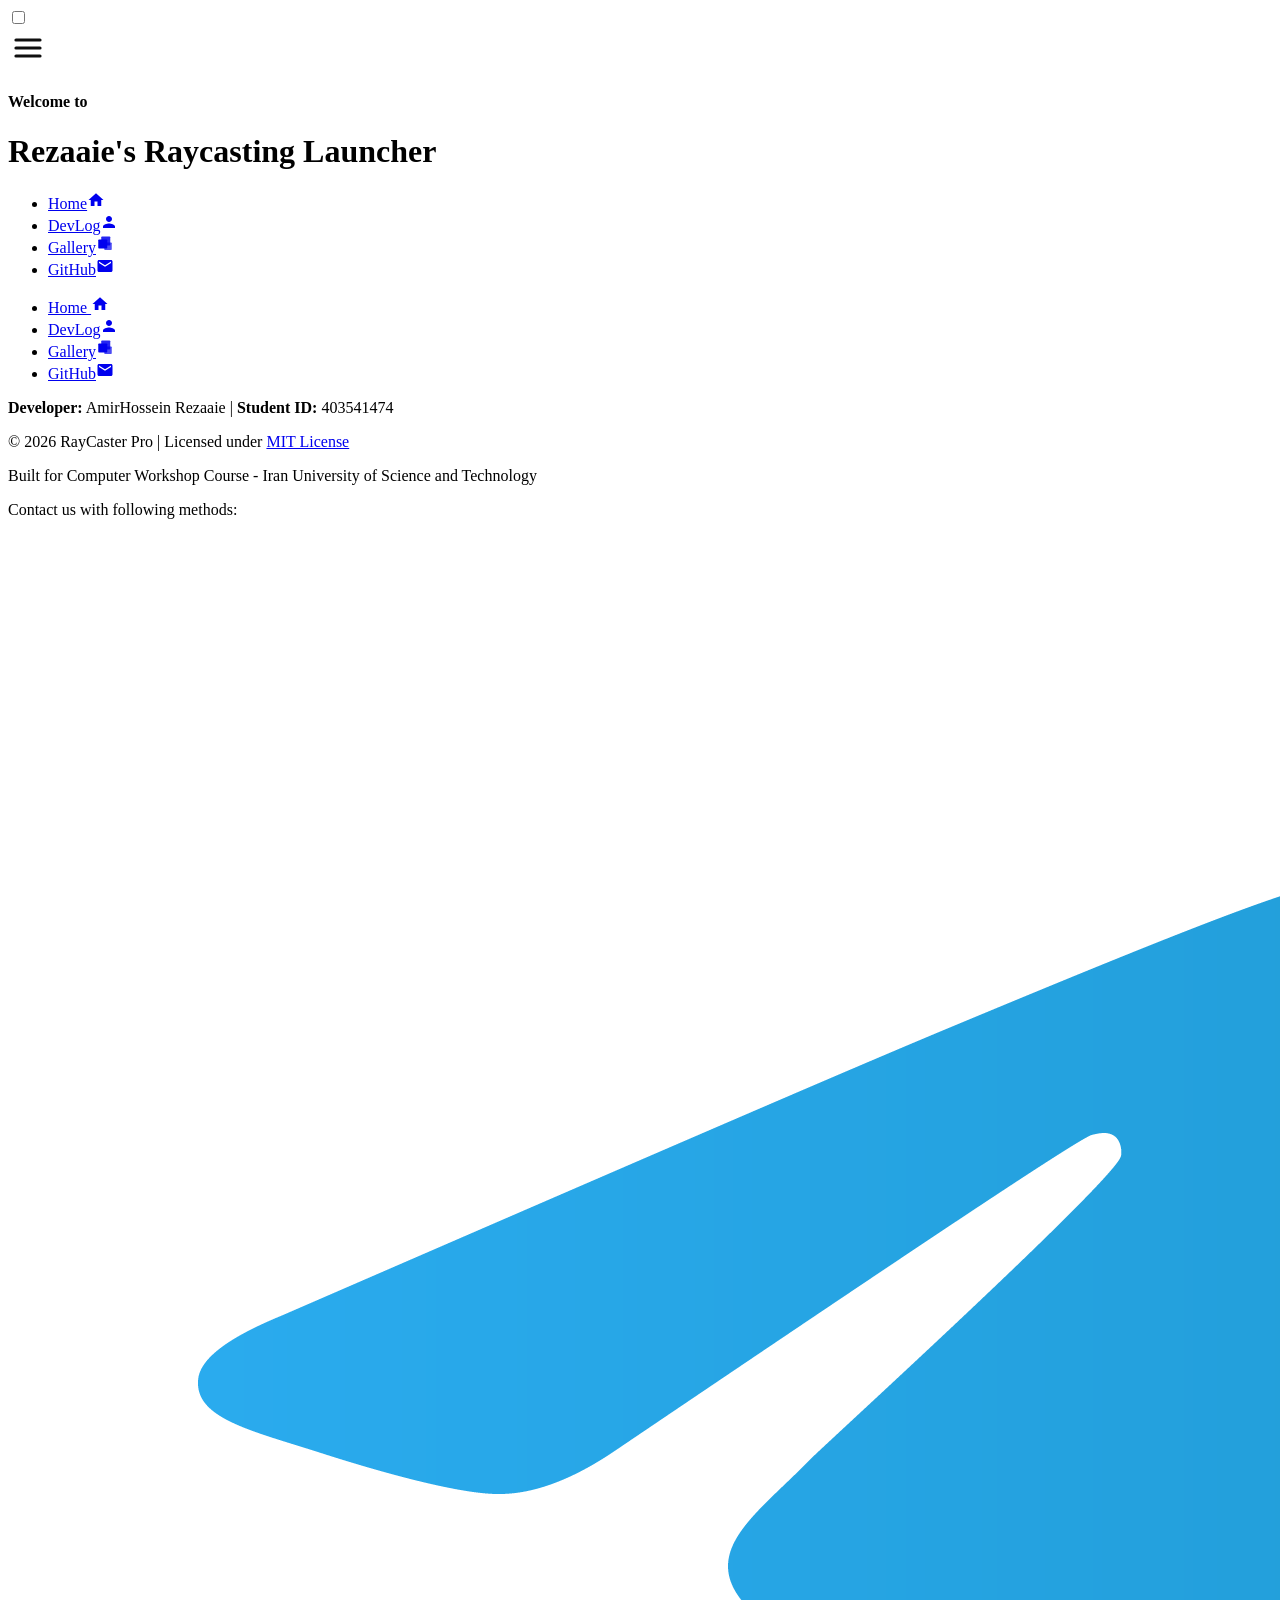
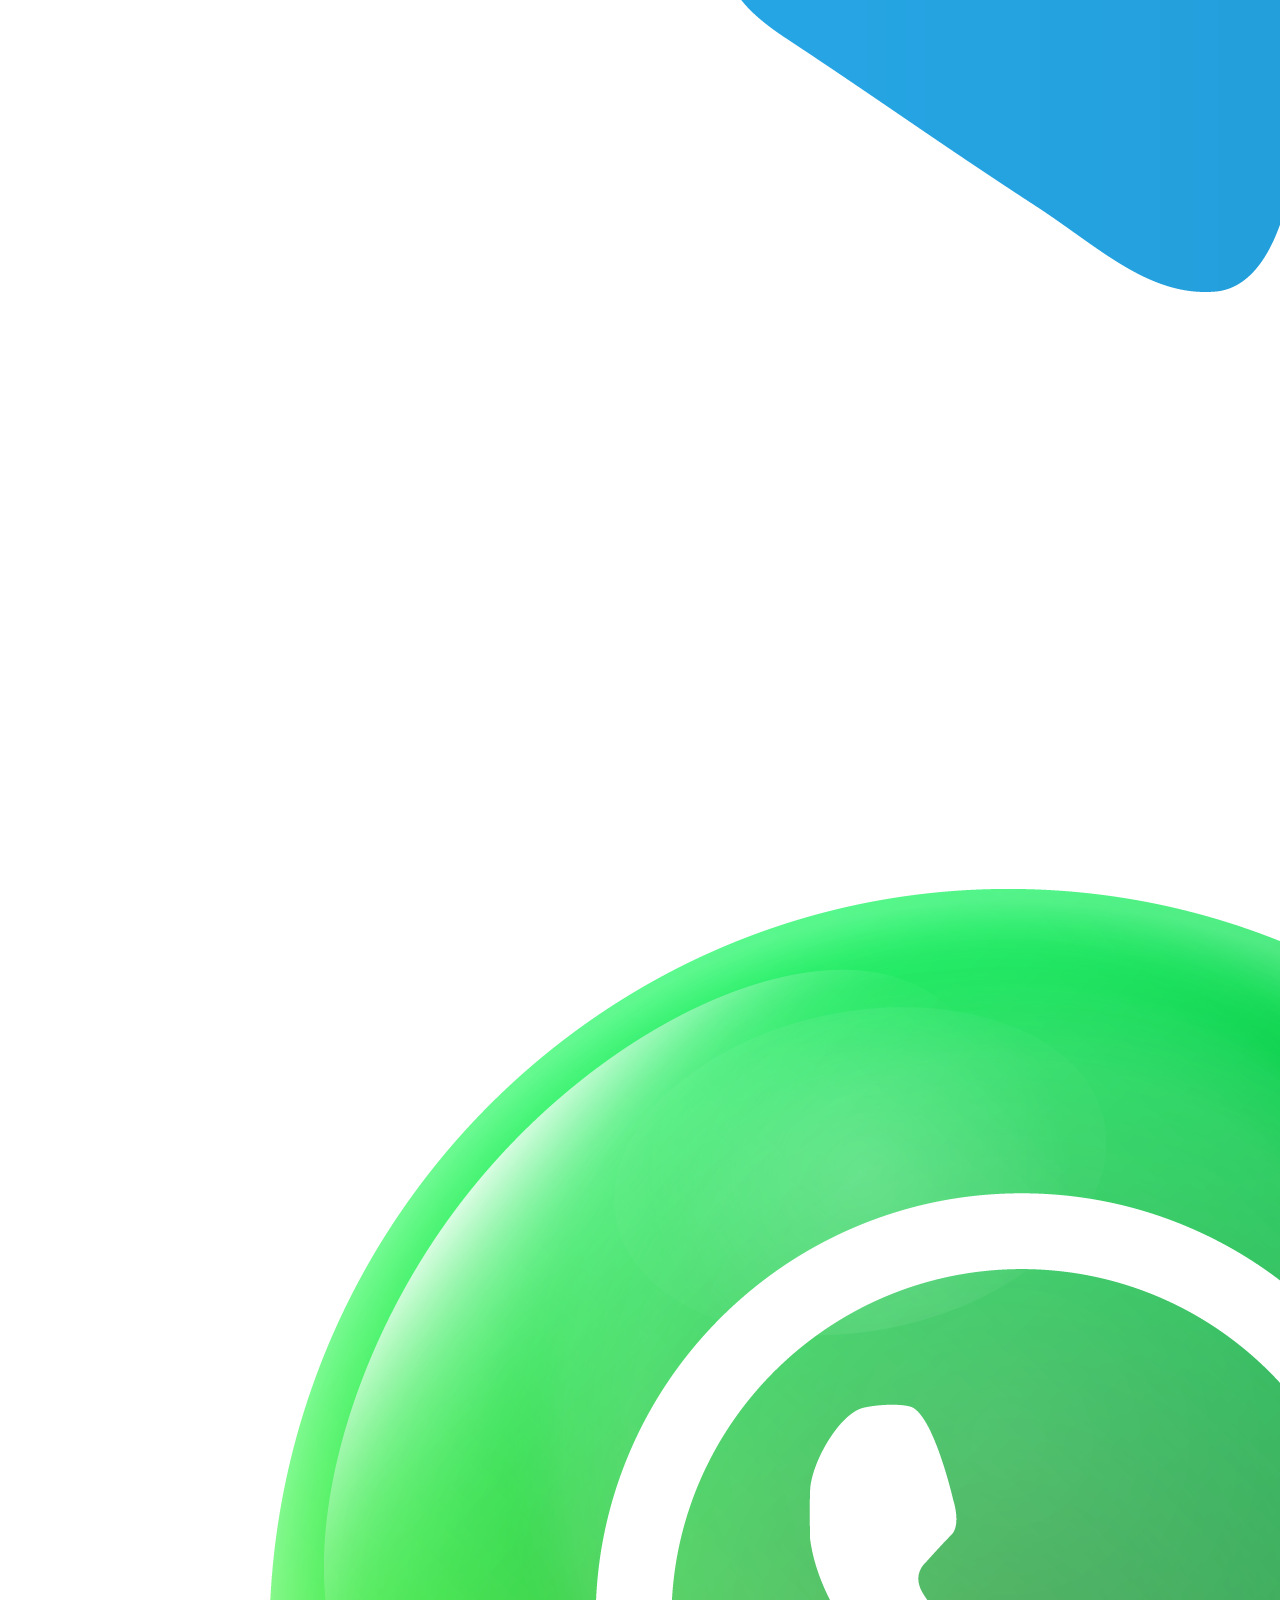
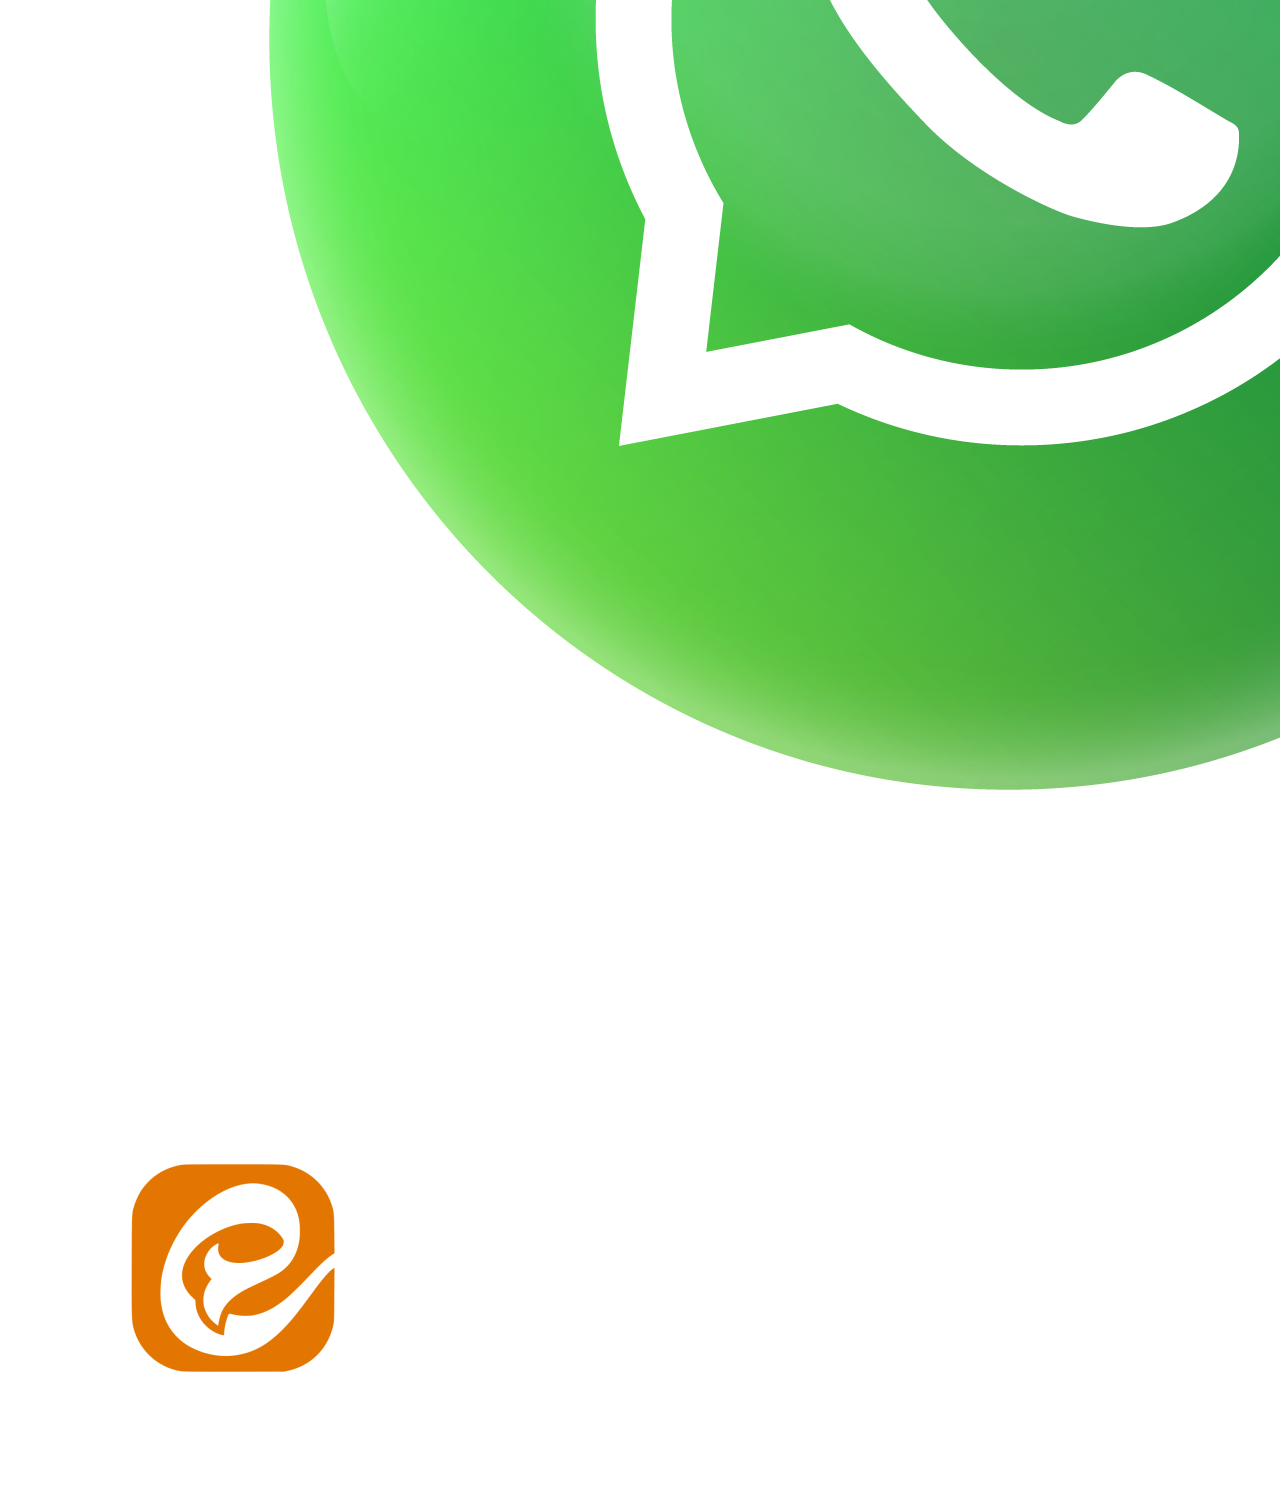
==== docs/index.html @ 9d09c469 "Add Header & Footer to index.html in docs file" ====
<!DOCTYPE html>
<html lang="en">

<head>
    <meta charset="UTF-8">
    <meta name="viewport" content="width=device-width, initial-scale=1.0">
    <title>Document</title>
</head>

<body>
    <header class="site-header">
        <input type="checkbox" id="menu-toggle" class="menu-toggle">
        <div class="container">

            <label for="menu-toggle" class="hamburger">
                <svg viewBox="0 0 100 100" width="40" height="40">
                    <line x1="20" y1="30" x2="80" y2="30" stroke="#0f0f0f" stroke-width="8" stroke-linecap="round" class="line1"/>
                    <line x1="20" y1="50" x2="80" y2="50" stroke="#0f0f0f" stroke-width="8" stroke-linecap="round" class="line2"/>
                    <line x1="20" y1="70" x2="80" y2="70" stroke="#0f0f0f" stroke-width="8" stroke-linecap="round" class="line3"/>
                </svg>
            </label>

            <h4 class="intro_words">Welcome to</h4>
            <h1 class="site-logo">Rezaaie's Raycasting Launcher</h1>

            <nav class="main-nav">
                <ul>
                    <li><a href="index.html" class="active">Home<svg class="nav-icon" viewBox="0 0 24 24" width="18" height="18" aria-hidden="true"><path d="M10 20v-6h4v6h5v-8h3L12 3 2 12h3v8z" fill="currentColor"/></svg></a></li>
                    <li><a href="devlog.html">DevLog<svg class="nav-icon" viewBox="0 0 24 24" width="18" height="18" aria-hidden="true"><path d="M12 12c2.21 0 4-1.79 4-4s-1.79-4-4-4-4 1.79-4 4 1.79 4 4 4zm0 2c-2.67 0-8 1.34-8 4v2h16v-2c0-2.66-5.33-4-8-4z" fill="currentColor"/></svg></a></li>
                    <li><a href="gallery.html">Gallery<svg class="nav-icon" viewBox="0 0 24 24" width="18" height="18" aria-hidden="true"><rect x="3" y="6" width="12" height="12" rx="1" fill="currentColor" opacity="1"/><rect x="7" y="2" width="12" height="12" rx="1" fill="currentColor" opacity="0.85"/><rect x="11" y="10" width="10" height="10" rx="1" fill="currentColor" opacity="0.7"/></svg></a></li>
                    <li><a href="https://github.com/AmirHosseinRezaaie/My-Raycaster-Launch" target="_blank">GitHub<svg class="nav-icon" viewBox="0 0 24 24" width="18" height="18" aria-hidden="true"><path d="M20 4H4c-1.1 0-2 .9-2 2v12c0 1.1 .9 2 2 2h16c1.1 0 2-.9 2-2V6c0-1.1-.9-2-2-2zm0 4-8 5-8-5V6l8 5 8-5v2z" fill="currentColor"/></svg></a></li>
                </ul>
            </nav>
        </div>

        <nav class="mobile-menu">
            <ul>
                <li><a href="index.html" class="active">Home <svg class="nav-icon" viewBox="0 0 24 24" width="18" height="18" aria-hidden="true"><path d="M10 20v-6h4v6h5v-8h3L12 3 2 12h3v8z" fill="currentColor"/></svg></a></li>
                <li><a href="devlog.html">DevLog<svg class="nav-icon" viewBox="0 0 24 24" width="18" height="18" aria-hidden="true"><path d="M12 12c2.21 0 4-1.79 4-4s-1.79-4-4-4-4 1.79-4 4 1.79 4 4 4zm0 2c-2.67 0-8 1.34-8 4v2h16v-2c0-2.66-5.33-4-8-4z" fill="currentColor"/></svg></a></li>
                <li><a href="gallery.html">Gallery<svg class="nav-icon" viewBox="0 0 24 24" width="18" height="18" aria-hidden="true"><rect x="3" y="6" width="12" height="12" rx="1" fill="currentColor" opacity="1"/><rect x="7" y="2" width="12" height="12" rx="1" fill="currentColor" opacity="0.85"/><rect x="11" y="10" width="10" height="10" rx="1" fill="currentColor" opacity="0.7"/></svg></a></li>
                <li><a href="https://github.com/AmirHosseinRezaaie/My-Raycaster-Launch" target="_blank">GitHub<svg class="nav-icon" viewBox="0 0 24 24" width="18" height="18" aria-hidden="true"><path d="M20 4H4c-1.1 0-2 .9-2 2v12c0 1.1 .9 2 2 2h16c1.1 0 2-.9 2-2V6c0-1.1-.9-2-2-2zm0 4-8 5-8-5V6l8 5 8-5v2z" fill="currentColor"/></svg></a></li>
            </ul>
        </nav>
    </header>
    <main>

    </main>
    <footer>
        <p><strong>Developer:</strong> AmirHossein Rezaaie | <strong>Student ID:</strong> 403541474</p>
        <p>© 2026 RayCaster Pro | Licensed under <a href="https://opensource.org/licenses/MIT" target="_blank">MIT License</a></p>
        <p>Built for Computer Workshop Course - Iran University of Science and Technology</p>
        <div class="container">
            <p>Contact us with following methods:</p>
            <div class="social-links">
                <!-- telegram -->
                <a href="https://t.me/amirhossein122333" target="_blank" class="telegram">
                    <img src="images/Telegram-Logo.png" alt="telegram">
                </a>

                <!-- whatsapp -->
                <a href="https://wa.me/qr/DXZSKFSOLGCMH1" target="_blank" class="whatsapp">
                    <img src="images/Whats-App-Logo.png" alt="whatsapp">
                </a>

                <!-- eitaa -->
                <a href="https://eitaa.com/amirhossein122333" target="_blank" class="eitaa">
                    <img src="images/Eitaa-Logo.png" alt="eitaa">
                </a>
            </div>
        </div>
    </footer>
</body>

</html>
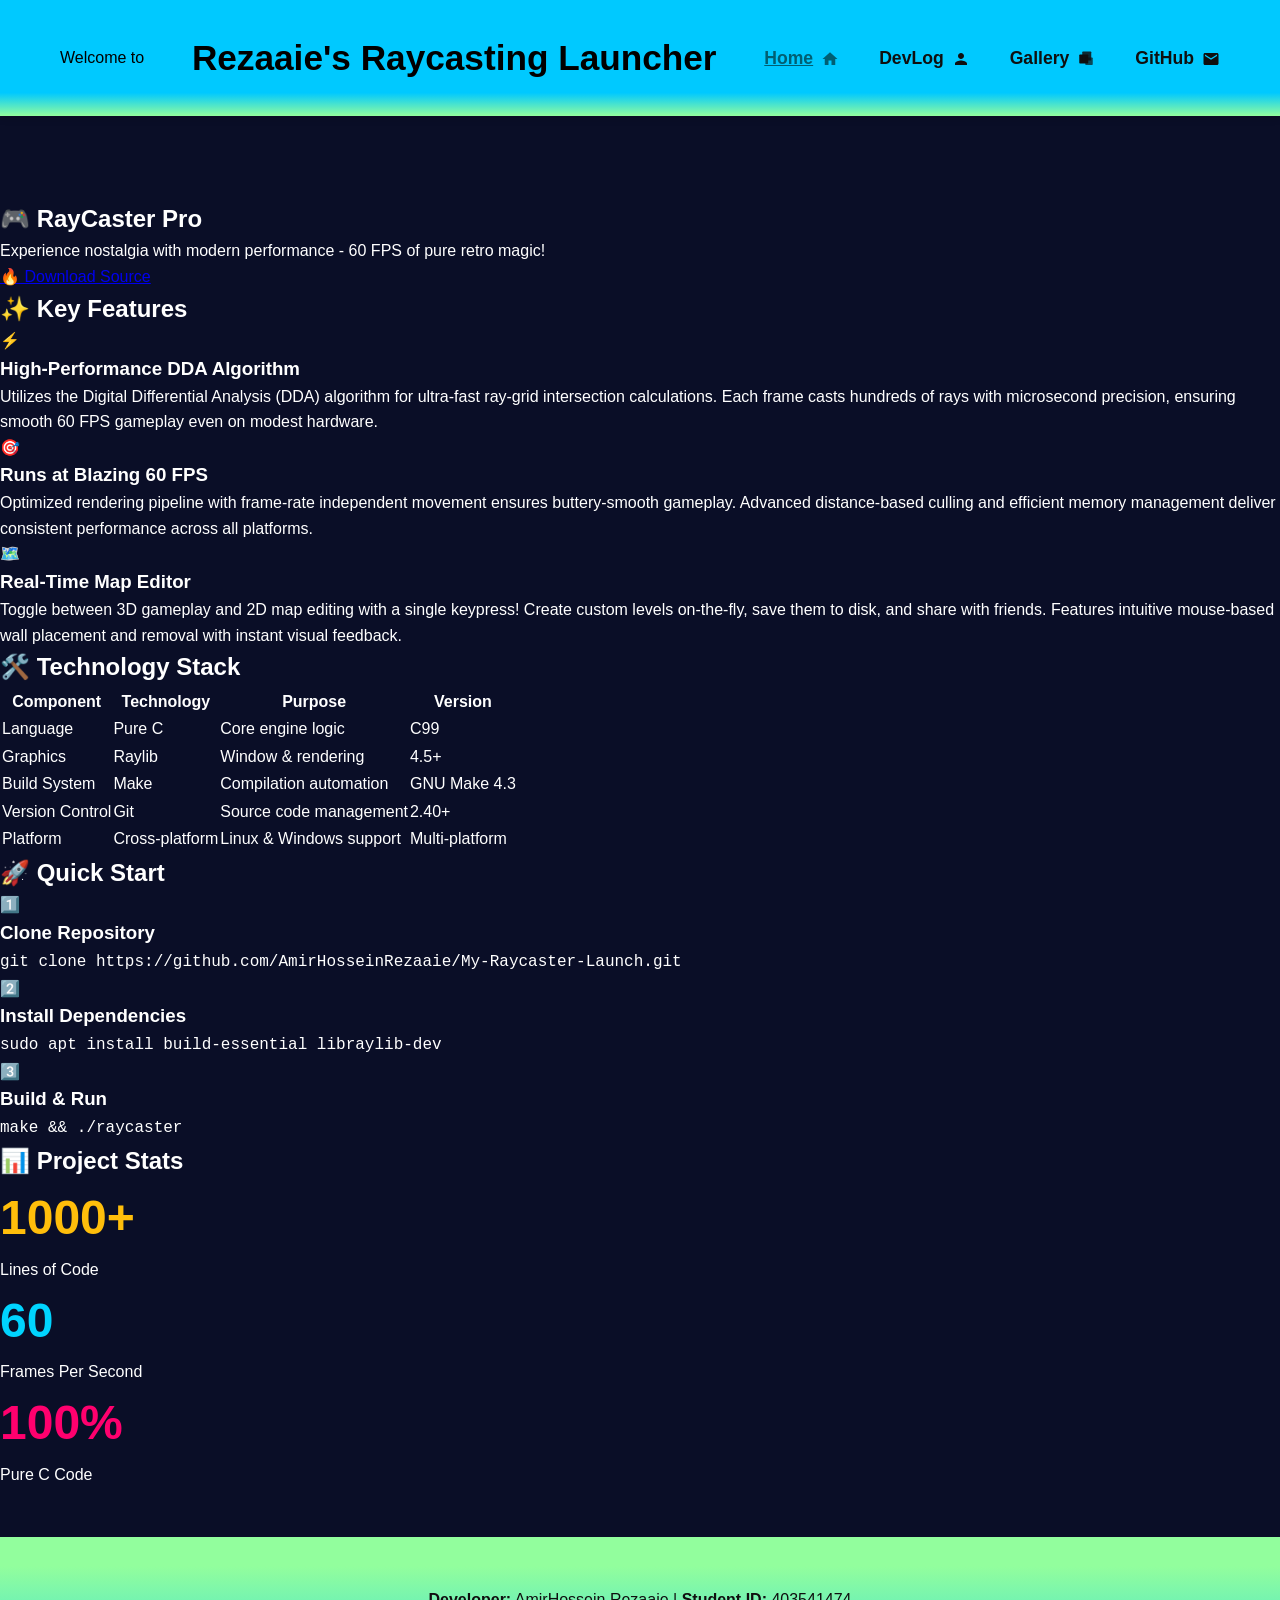
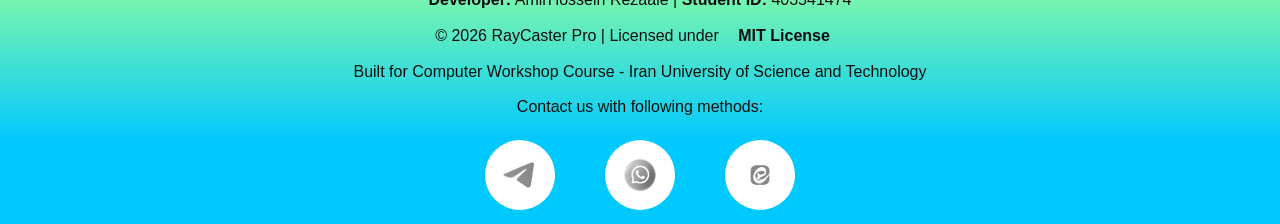
==== commit 3fe4bb58: "Add devlog & gallery pages with header & footer and styles" ====
--- a/docs/index.html
+++ b/docs/index.html
@@ -4,10 +4,20 @@
 <head>
     <meta charset="UTF-8">
     <meta name="viewport" content="width=device-width, initial-scale=1.0">
-    <title>Document</title>
+    <meta name="description" content="RayCaster Pro - A high-performance retro 3D engine built from scratch in pure C">
+    <meta name="keywords" content="raycasting, C programming, game engine, 3D graphics, retro gaming">
+    <meta name="author" content="AmirHosseinRezaaie">
+
+    <title>RayCaster Pro - Retro 3D Engine</title>
+
+    <link rel="stylesheet" href="style.css">
+
+    <link rel="icon" type="image/png" href="data:image/svg+xml,<svg xmlns='http://www.w3.org/2000/svg' viewBox='0 0 100 100'><text y='.9em' font-size='90'>🎮</text></svg>">
 </head>
 
 <body>
+    <span id="top"></span>
+
     <header class="site-header">
         <input type="checkbox" id="menu-toggle" class="menu-toggle">
         <div class="container">
@@ -42,9 +52,153 @@
             </ul>
         </nav>
     </header>
-    <main>
-
-    </main>
+
+    <!-- Hero Section -->
+    <section class="hero">
+        <h1>🎮 RayCaster Pro</h1>
+        <p class="slogan">Experience nostalgia with modern performance - 60 FPS of pure retro magic!</p>
+        <a href="https://github.com/AmirHosseinRezaaie/My-Raycaster-Launch" class="cta-button" target="_blank">
+            🔥 Download Source
+        </a>
+    </section>
+
+    <!-- Features Section -->
+    <section class="features">
+        <h2 class="section-title">✨ Key Features</h2>
+
+        <div class="feature-grid">
+            <!-- Feature Card 1 -->
+            <div class="feature-card">
+                <div class="feature-icon">⚡</div>
+                <h3>High-Performance DDA Algorithm</h3>
+                <p>
+                    Utilizes the Digital Differential Analysis (DDA) algorithm for ultra-fast ray-grid intersection calculations. Each frame casts hundreds of rays with microsecond precision, ensuring smooth 60 FPS gameplay even on modest hardware.
+                </p>
+            </div>
+
+            <!-- Feature Card 2 -->
+            <div class="feature-card">
+                <div class="feature-icon">🎯</div>
+                <h3>Runs at Blazing 60 FPS</h3>
+                <p>
+                    Optimized rendering pipeline with frame-rate independent movement ensures buttery-smooth gameplay. Advanced distance-based culling and efficient memory management deliver consistent performance across all platforms.
+                </p>
+            </div>
+
+            <!-- Feature Card 3 -->
+            <div class="feature-card">
+                <div class="feature-icon">🗺️</div>
+                <h3>Real-Time Map Editor</h3>
+                <p>
+                    Toggle between 3D gameplay and 2D map editing with a single keypress! Create custom levels on-the-fly, save them to disk, and share with friends. Features intuitive mouse-based wall placement and removal with instant visual feedback.
+                </p>
+            </div>
+        </div>
+    </section>
+
+    <!-- Technology Stack Table -->
+    <section class="features">
+        <h2 class="section-title">🛠️ Technology Stack</h2>
+
+        <div class="table-container">
+            <table>
+                <thead>
+                    <tr>
+                        <th>Component</th>
+                        <th>Technology</th>
+                        <th>Purpose</th>
+                        <th>Version</th>
+                    </tr>
+                </thead>
+                <tbody>
+                    <tr>
+                        <td>Language</td>
+                        <td>Pure C</td>
+                        <td>Core engine logic</td>
+                        <td>C99</td>
+                    </tr>
+                    <tr>
+                        <td>Graphics</td>
+                        <td>Raylib</td>
+                        <td>Window & rendering</td>
+                        <td>4.5+</td>
+                    </tr>
+                    <tr>
+                        <td>Build System</td>
+                        <td>Make</td>
+                        <td>Compilation automation</td>
+                        <td>GNU Make 4.3</td>
+                    </tr>
+                    <tr>
+                        <td>Version Control</td>
+                        <td>Git</td>
+                        <td>Source code management</td>
+                        <td>2.40+</td>
+                    </tr>
+                    <tr>
+                        <td>Platform</td>
+                        <td>Cross-platform</td>
+                        <td>Linux & Windows support</td>
+                        <td>Multi-platform</td>
+                    </tr>
+                </tbody>
+            </table>
+        </div>
+    </section>
+
+    <!-- Quick Start Guide -->
+    <section class="features">
+        <h2 class="section-title">🚀 Quick Start</h2>
+
+        <div class="feature-grid">
+            <div class="feature-card">
+                <div class="feature-icon">1️⃣</div>
+                <h3>Clone Repository</h3>
+                <p>
+                    <code>git clone https://github.com/AmirHosseinRezaaie/My-Raycaster-Launch.git</code>
+                </p>
+            </div>
+
+            <div class="feature-card">
+                <div class="feature-icon">2️⃣</div>
+                <h3>Install Dependencies</h3>
+                <p>
+                    <code>sudo apt install build-essential libraylib-dev</code>
+                </p>
+            </div>
+
+            <div class="feature-card">
+                <div class="feature-icon">3️⃣</div>
+                <h3>Build & Run</h3>
+                <p>
+                    <code>make && ./raycaster</code>
+                </p>
+            </div>
+        </div>
+    </section>
+
+    <!-- Stats Section -->
+    <section class="features">
+        <h2 class="section-title">📊 Project Stats</h2>
+
+        <div class="feature-grid">
+            <div class="feature-card">
+                <h3 style="font-size: 3rem; margin: 0; color: var(--accent-color);">1000+</h3>
+                <p>Lines of Code</p>
+            </div>
+
+            <div class="feature-card">
+                <h3 style="font-size: 3rem; margin: 0; color: var(--primary-color);">60</h3>
+                <p>Frames Per Second</p>
+            </div>
+
+            <div class="feature-card">
+                <h3 style="font-size: 3rem; margin: 0; color: var(--secondary-color);">100%</h3>
+                <p>Pure C Code</p>
+            </div>
+        </div>
+    </section>
+
     <footer>
         <p><strong>Developer:</strong> AmirHossein Rezaaie | <strong>Student ID:</strong> 403541474</p>
         <p>© 2026 RayCaster Pro | Licensed under <a href="https://opensource.org/licenses/MIT" target="_blank">MIT License</a></p>
@@ -69,6 +223,10 @@
             </div>
         </div>
     </footer>
+
+    <!-- Scroll to Top Button (Pure CSS - No JavaScript) -->
+    <a href="#top" class="scroll-to-top"></a>
+
 </body>
 
 </html>
--- a/docs/style.css
+++ b/docs/style.css
@@ -0,0 +1,382 @@
+/* Variables */
+
+:root {
+    /* Color Palette */
+    --primary-color: #00d4ff;
+    --secondary-color: #ff006e;
+    --accent-color: #ffbe0b;
+    --dark-bg: #0a0e27;
+    --darker-bg: #050812;
+    --light-text: #ffffff;
+    --gray-text: #a0a0a0;
+    --card-bg: rgba(255, 255, 255, 0.05);
+    --gradient-1: linear-gradient(135deg, #667eea 0%, #764ba2 100%);
+    --gradient-2: linear-gradient(135deg, #f093fb 0%, #f5576c 100%);
+    --gradient-3: linear-gradient(135deg, #4facfe 0%, #00f2fe 100%);
+    --gradient-header: linear-gradient(#00C9FF 80%, #92FE9D 100%);
+    --gradient-footer: linear-gradient(#92FE9D 10%, #00C9FF 70%);
+    /* Spacing */
+    --spacing-xs: 0.5rem;
+    --spacing-sm: 1rem;
+    --spacing-md: 2rem;
+    --spacing-lg: 4rem;
+    --spacing-xl: 6rem;
+    /* Typography */
+    --font-main: 'Segoe UI', Tahoma, Geneva, Verdana, sans-serif;
+    --font-code: 'Courier New', monospace;
+    /* Shadows */
+    --shadow-sm: 0 2px 4px rgba(0, 0, 0, 0.1);
+    --shadow-md: 0 4px 6px rgba(0, 0, 0, 0.1);
+    --shadow-lg: 0 10px 30px rgba(0, 0, 0, 0.3);
+    --shadow-glow: 0 0 20px rgba(0, 212, 255, 0.5);
+}
+
+
+/* Base Styles */
+
+* {
+    margin: 0;
+    padding: 0;
+    box-sizing: border-box;
+}
+
+html {
+    scroll-behavior: smooth;
+    font-size: 16px;
+}
+
+body {
+    font-family: var(--font-main);
+    background: var(--dark-bg);
+    color: var(--light-text);
+    line-height: 1.6;
+    overflow-x: hidden;
+}
+
+/* Header & Navbar */
+
+header {
+    background: var(--gradient-header);
+    padding: 20px 15px;
+    color: #000;
+    position: fixed;
+    width: 100%;
+    top: 0;
+    z-index: 1000;
+    box-shadow: 0 4px 6px rgba(0, 0, 0, 0.1);
+}
+
+header h1 {
+    margin: 10px 0;
+    font-size: 2.2rem;
+    text-align: right;
+}
+
+header h4 {
+    text-align: right;
+    font-size: 1rem;
+    font-weight: normal;
+    margin: 0;
+}
+
+.site-logo {
+    font-family: 'Segoe UI', sans-serif;
+    font-weight: 700;
+}
+
+.menu-toggle {
+    display: none;
+}
+
+.hamburger {
+    display: none;
+    cursor: pointer;
+    position: absolute;
+    left: 20px;
+    top: 50%;
+    transform: translateY(-50%);
+    z-index: 1003;
+    transition: transform 0.3s ease;
+}
+
+.hamburger svg line {
+    transition: transform 0.3s ease, opacity 0.2s ease, stroke 0.2s ease;
+    transform-origin: 50% 50%;
+}
+
+.hamburger:hover {
+    transform: translateY(-50%) scale(1.15);
+}
+
+
+/* Hamburger menu animation using checkbox */
+
+#menu-toggle:checked+.container .hamburger .line1 {
+    transform: translateY(20px) rotate(45deg);
+}
+
+#menu-toggle:checked+.container .hamburger .line2 {
+    opacity: 0;
+}
+
+#menu-toggle:checked+.container .hamburger .line3 {
+    transform: translateY(-20px) rotate(-45deg);
+}
+
+#menu-toggle:checked+.container .hamburger svg line {
+    stroke: #ffffff;
+}
+
+.mobile-menu {
+    position: fixed;
+    top: 0;
+    left: 0;
+    width: 280px;
+    height: 100vh;
+    background: var(--gradient-header);
+    text-align: right;
+    padding: 160px 20px 40px 20px;
+    z-index: 1002;
+    transform: translateX(-110%);
+    transition: transform 0.35s ease;
+    overflow-y: auto;
+}
+
+.mobile-menu ul {
+    list-style: none;
+    display: flex;
+    flex-direction: column;
+    gap: 18px;
+}
+
+#menu-toggle:checked~.mobile-menu {
+    transform: translateX(0);
+}
+
+.mobile-menu a {
+    color: #0f0f0f;
+    text-decoration: none;
+    font-weight: bold;
+    font-size: 1.5rem;
+    padding: 15px;
+    display: block;
+    border-radius: 10px;
+    transition: all 0.3s ease;
+}
+
+.mobile-menu a:hover {
+    background: rgba(0, 0, 0, 0.15);
+    color: #ffffff;
+}
+
+.mobile-menu a.active {
+    background: rgba(0, 0, 0, 0.25);
+    color: #ffffff;
+}
+
+nav ul {
+    display: flex;
+    justify-content: center;
+    gap: 40px;
+    margin-top: 20px;
+    padding: 0;
+    list-style: none;
+    flex-wrap: wrap;
+}
+
+nav a {
+    color: #0f0f0f;
+    text-decoration: none;
+    font-weight: bold;
+    font-size: 1.1rem;
+    transition: color 0.3s ease;
+}
+
+.nav-icon {
+    vertical-align: middle;
+    margin-left: 8px;
+    fill: currentColor;
+}
+
+nav a:hover {
+    color: #92FE9D;
+    text-decoration: underline;
+}
+
+nav a.active {
+    color: #005f73;
+    text-decoration: underline;
+}
+
+/* Footer */
+
+footer {
+    background: var(--gradient-footer);
+    color: #0f0f0f;
+    text-align: center;
+    padding: 40px 20px 20px 20px;
+    margin-top: 50px;
+    width: 100%;
+}
+
+footer p {
+    margin: 10px 0;
+}
+
+footer a {
+    color: #0f0f0f;
+    margin: 0 15px;
+    text-decoration: none;
+    font-weight: bold;
+    transition: color 0.3s ease;
+}
+
+footer a:hover {
+    color: #005f73;
+    text-decoration: underline;
+}
+
+.social-links {
+    display: flex;
+    justify-content: center;
+    align-items: center;
+    gap: 20px;
+    margin-top: 20px;
+}
+
+.social-links a {
+    display: inline-flex;
+    justify-content: center;
+    align-items: center;
+    width: 70px;
+    height: 70px;
+    background: #ffffff;
+    border-radius: 50%;
+    transition: transform 0.3s ease;
+}
+
+.social-links a:hover {
+    transform: scale(1.15);
+}
+
+.social-links img {
+    width: 42px;
+    height: 42px;
+    display: block;
+    filter: grayscale(100%);
+    transition: filter 0.3s ease;
+}
+
+.social-links a:hover img {
+    filter: none;
+}
+
+/* Container */
+
+.container {
+    max-width: 1200px;
+    margin: 0 auto;
+    padding: 0 20px;
+}
+
+/* Responsive */
+
+@media (max-width: 768px) {
+     :root {
+        font-size: 14px;
+    }
+    header h1 {
+        font-size: 1.8rem;
+    }
+    .hero {
+        min-height: 70vh;
+        padding: var(--spacing-md) var(--spacing-sm);
+        padding-top: 180px;
+    }
+    .feature-grid {
+        grid-template-columns: 1fr;
+    }
+    .gallery-item {
+        flex: 1 1 100%;
+        max-width: 100%;
+    }
+    .scroll-to-top {
+        bottom: 20px;
+        right: 20px;
+        width: 40px;
+        height: 40px;
+    }
+    table {
+        font-size: 0.9rem;
+    }
+    th,
+    td {
+        padding: 0.5rem;
+    }
+    header {
+        text-align: center;
+    }
+    .main-nav ul {
+        display: none;
+    }
+    .container {
+        position: relative;
+        padding-left: 70px;
+        text-align: center;
+    }
+    .hamburger {
+        display: block;
+    }
+    .cta-button {
+        padding: 0.8rem 2rem;
+        font-size: 1rem;
+    }
+    .feature-card {
+        padding: var(--spacing-sm);
+    }
+    .social-links a {
+        width: 60px;
+        height: 60px;
+    }
+    .social-links img {
+        width: 36px;
+        height: 36px;
+    }
+}
+
+@media (min-width: 769px) {
+    .hero {
+        padding-top: 200px;
+    }
+}
+
+@media (min-width: 1024px) {
+    header .container {
+        display: flex;
+        justify-content: space-between;
+        align-items: center;
+    }
+    .main-nav ul {
+        margin-top: 0;
+    }
+}
+
+
+/* Print Styles */
+
+@media print {
+    header,
+    footer,
+    .scroll-to-top,
+    .mobile-menu {
+        display: none;
+    }
+    body {
+        background: white;
+        color: black;
+    }
+    a {
+        color: blue;
+        text-decoration: underline;
+    }
+}
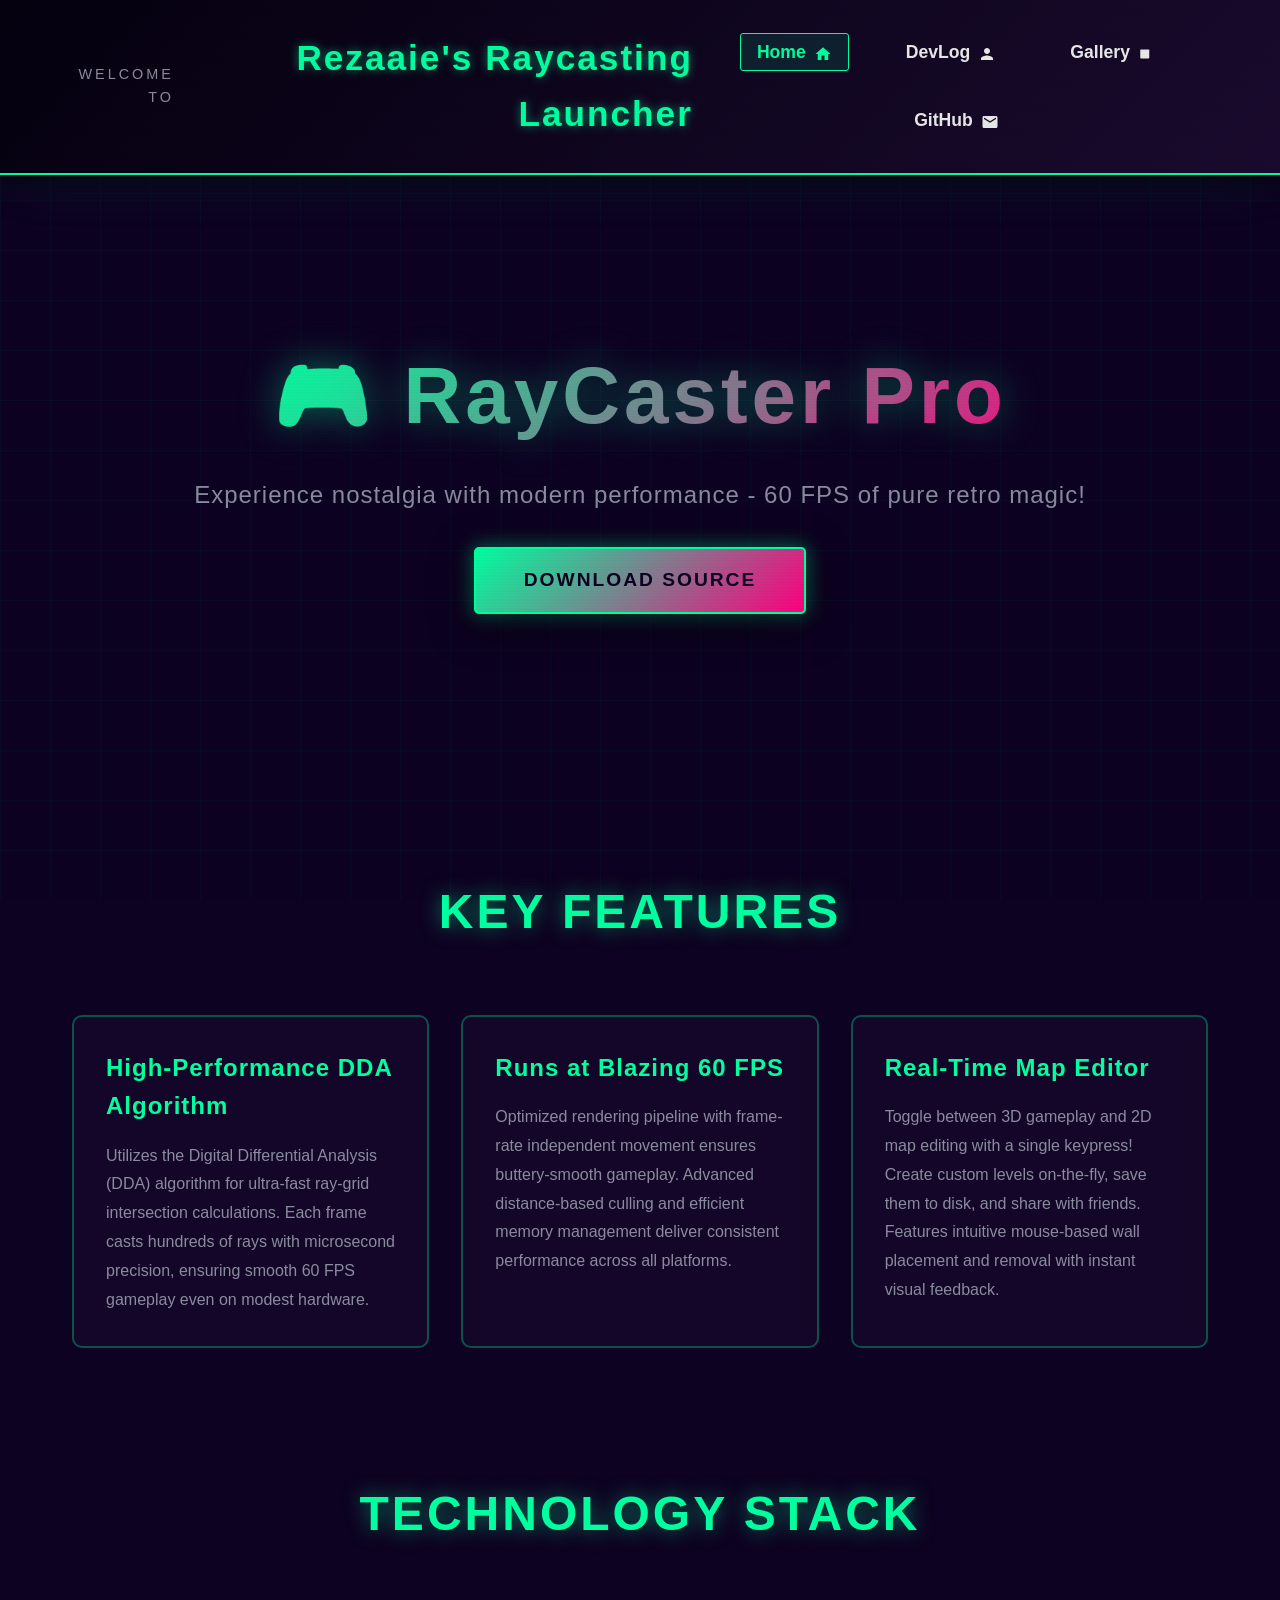
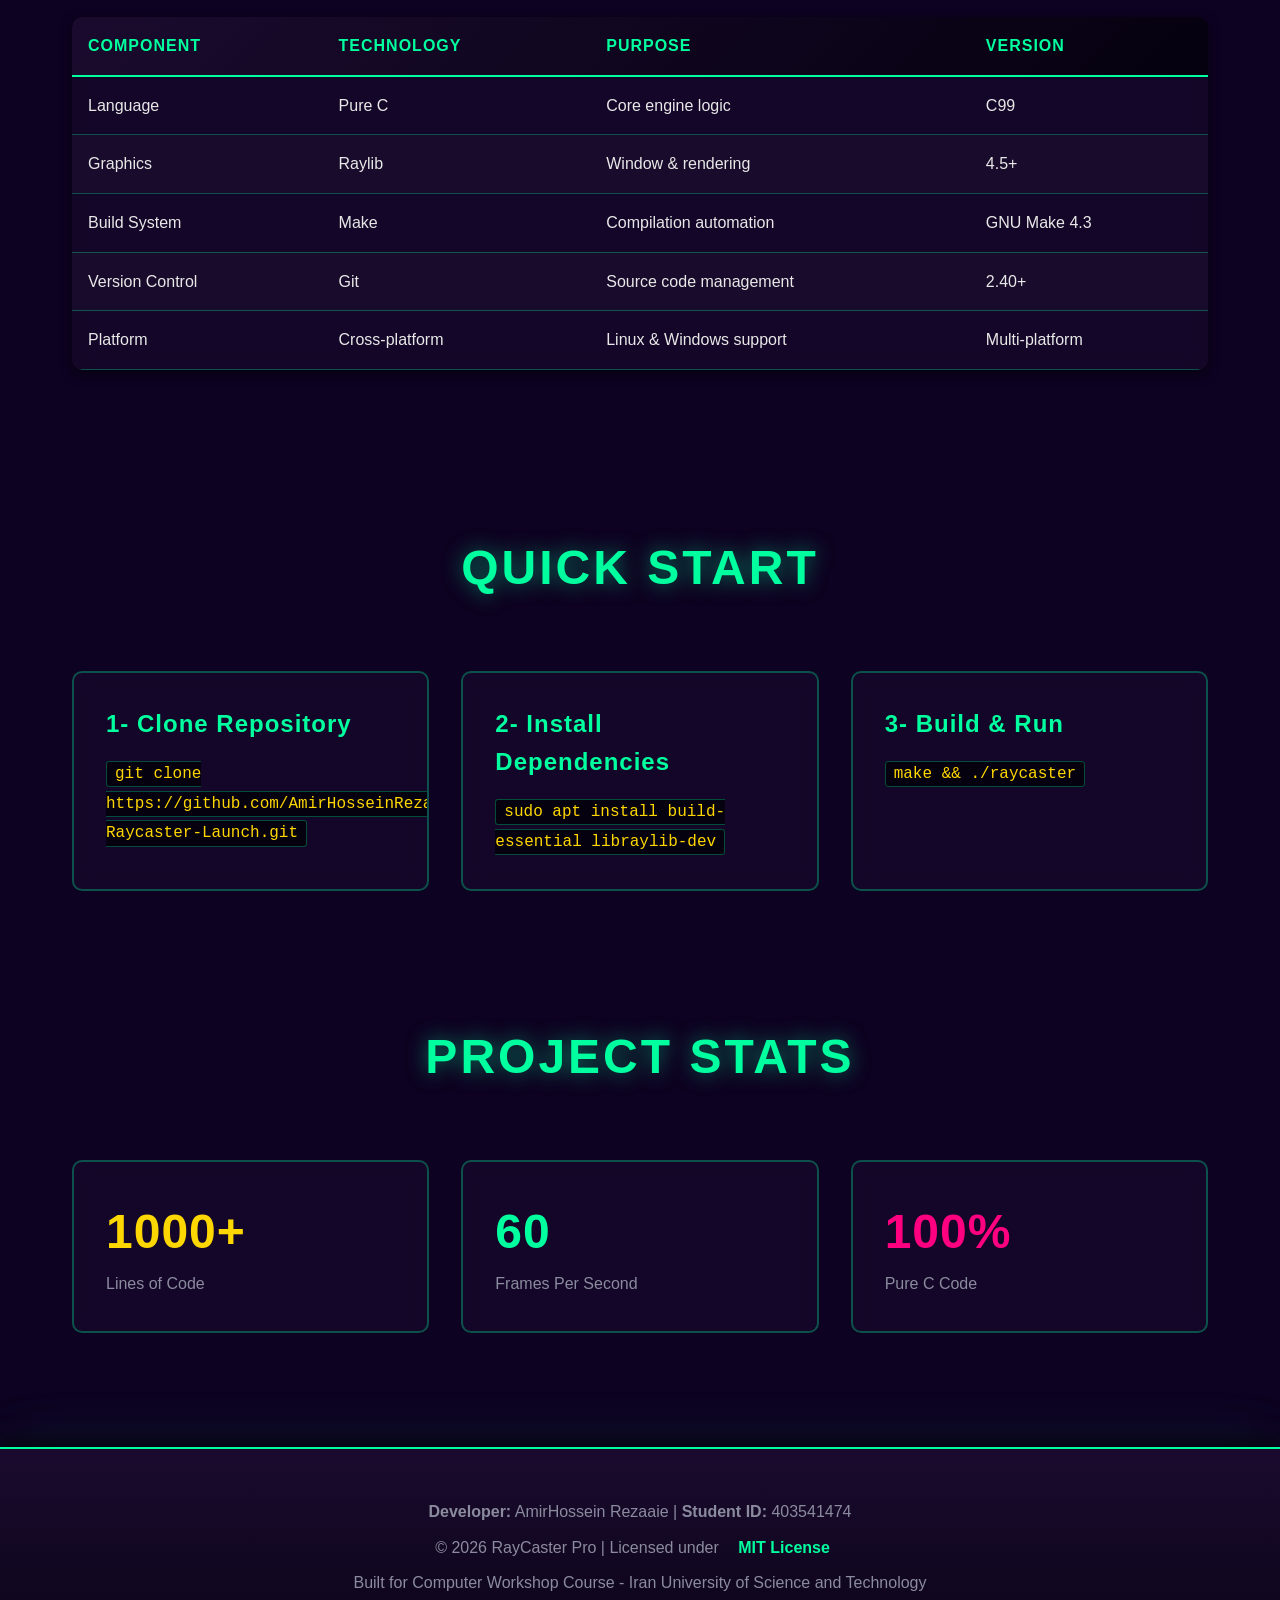
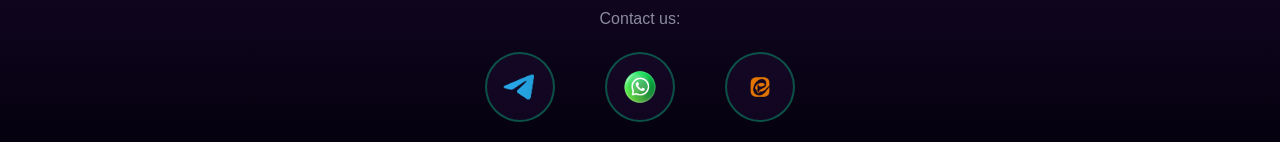
==== commit a974ee25: "Compelete Web Design EXCEPT gallery" ====
--- a/docs/index.html
+++ b/docs/index.html
@@ -9,14 +9,11 @@
     <meta name="author" content="AmirHosseinRezaaie">
 
     <title>RayCaster Pro - Retro 3D Engine</title>
-
     <link rel="stylesheet" href="style.css">
-
     <link rel="icon" type="image/png" href="data:image/svg+xml,<svg xmlns='http://www.w3.org/2000/svg' viewBox='0 0 100 100'><text y='.9em' font-size='90'>🎮</text></svg>">
 </head>
 
 <body>
-    <span id="top"></span>
 
     <header class="site-header">
         <input type="checkbox" id="menu-toggle" class="menu-toggle">
@@ -24,9 +21,9 @@
 
             <label for="menu-toggle" class="hamburger">
                 <svg viewBox="0 0 100 100" width="40" height="40">
-                    <line x1="20" y1="30" x2="80" y2="30" stroke="#0f0f0f" stroke-width="8" stroke-linecap="round" class="line1"/>
-                    <line x1="20" y1="50" x2="80" y2="50" stroke="#0f0f0f" stroke-width="8" stroke-linecap="round" class="line2"/>
-                    <line x1="20" y1="70" x2="80" y2="70" stroke="#0f0f0f" stroke-width="8" stroke-linecap="round" class="line3"/>
+                    <line x1="20" y1="30" x2="80" y2="30" stroke="#00ff9f" stroke-width="8" stroke-linecap="round" class="line1"/>
+                    <line x1="20" y1="50" x2="80" y2="50" stroke="#00ff9f" stroke-width="8" stroke-linecap="round" class="line2"/>
+                    <line x1="20" y1="70" x2="80" y2="70" stroke="#00ff9f" stroke-width="8" stroke-linecap="round" class="line3"/>
                 </svg>
             </label>
 
@@ -35,20 +32,20 @@
 
             <nav class="main-nav">
                 <ul>
-                    <li><a href="index.html" class="active">Home<svg class="nav-icon" viewBox="0 0 24 24" width="18" height="18" aria-hidden="true"><path d="M10 20v-6h4v6h5v-8h3L12 3 2 12h3v8z" fill="currentColor"/></svg></a></li>
-                    <li><a href="devlog.html">DevLog<svg class="nav-icon" viewBox="0 0 24 24" width="18" height="18" aria-hidden="true"><path d="M12 12c2.21 0 4-1.79 4-4s-1.79-4-4-4-4 1.79-4 4 1.79 4 4 4zm0 2c-2.67 0-8 1.34-8 4v2h16v-2c0-2.66-5.33-4-8-4z" fill="currentColor"/></svg></a></li>
-                    <li><a href="gallery.html">Gallery<svg class="nav-icon" viewBox="0 0 24 24" width="18" height="18" aria-hidden="true"><rect x="3" y="6" width="12" height="12" rx="1" fill="currentColor" opacity="1"/><rect x="7" y="2" width="12" height="12" rx="1" fill="currentColor" opacity="0.85"/><rect x="11" y="10" width="10" height="10" rx="1" fill="currentColor" opacity="0.7"/></svg></a></li>
-                    <li><a href="https://github.com/AmirHosseinRezaaie/My-Raycaster-Launch" target="_blank">GitHub<svg class="nav-icon" viewBox="0 0 24 24" width="18" height="18" aria-hidden="true"><path d="M20 4H4c-1.1 0-2 .9-2 2v12c0 1.1 .9 2 2 2h16c1.1 0 2-.9 2-2V6c0-1.1-.9-2-2-2zm0 4-8 5-8-5V6l8 5 8-5v2z" fill="currentColor"/></svg></a></li>
+                    <li><a href="index.html" class="active">Home<svg class="nav-icon" viewBox="0 0 24 24" width="18" height="18"><path d="M10 20v-6h4v6h5v-8h3L12 3 2 12h3v8z" fill="currentColor"/></svg></a></li>
+                    <li><a href="devlog.html">DevLog<svg class="nav-icon" viewBox="0 0 24 24" width="18" height="18"><path d="M12 12c2.21 0 4-1.79 4-4s-1.79-4-4-4-4 1.79-4 4 1.79 4 4 4zm0 2c-2.67 0-8 1.34-8 4v2h16v-2c0-2.66-5.33-4-8-4z" fill="currentColor"/></svg></a></li>
+                    <li><a href="gallery.html">Gallery<svg class="nav-icon" viewBox="0 0 24 24" width="18" height="18"><rect x="3" y="6" width="12" height="12" rx="1" fill="currentColor" opacity="1"/></svg></a></li>
+                    <li><a href="https://github.com/AmirHosseinRezaaie/My-Raycaster-Launch" target="_blank">GitHub<svg class="nav-icon" viewBox="0 0 24 24" width="18" height="18"><path d="M20 4H4c-1.1 0-2 .9-2 2v12c0 1.1 .9 2 2 2h16c1.1 0 2-.9 2-2V6c0-1.1-.9-2-2-2zm0 4-8 5-8-5V6l8 5 8-5v2z" fill="currentColor"/></svg></a></li>
                 </ul>
             </nav>
         </div>
 
         <nav class="mobile-menu">
             <ul>
-                <li><a href="index.html" class="active">Home <svg class="nav-icon" viewBox="0 0 24 24" width="18" height="18" aria-hidden="true"><path d="M10 20v-6h4v6h5v-8h3L12 3 2 12h3v8z" fill="currentColor"/></svg></a></li>
-                <li><a href="devlog.html">DevLog<svg class="nav-icon" viewBox="0 0 24 24" width="18" height="18" aria-hidden="true"><path d="M12 12c2.21 0 4-1.79 4-4s-1.79-4-4-4-4 1.79-4 4 1.79 4 4 4zm0 2c-2.67 0-8 1.34-8 4v2h16v-2c0-2.66-5.33-4-8-4z" fill="currentColor"/></svg></a></li>
-                <li><a href="gallery.html">Gallery<svg class="nav-icon" viewBox="0 0 24 24" width="18" height="18" aria-hidden="true"><rect x="3" y="6" width="12" height="12" rx="1" fill="currentColor" opacity="1"/><rect x="7" y="2" width="12" height="12" rx="1" fill="currentColor" opacity="0.85"/><rect x="11" y="10" width="10" height="10" rx="1" fill="currentColor" opacity="0.7"/></svg></a></li>
-                <li><a href="https://github.com/AmirHosseinRezaaie/My-Raycaster-Launch" target="_blank">GitHub<svg class="nav-icon" viewBox="0 0 24 24" width="18" height="18" aria-hidden="true"><path d="M20 4H4c-1.1 0-2 .9-2 2v12c0 1.1 .9 2 2 2h16c1.1 0 2-.9 2-2V6c0-1.1-.9-2-2-2zm0 4-8 5-8-5V6l8 5 8-5v2z" fill="currentColor"/></svg></a></li>
+                <li><a href="index.html" class="active">Home</a></li>
+                <li><a href="devlog.html">DevLog</a></li>
+                <li><a href="gallery.html">Gallery</a></li>
+                <li><a href="https://github.com/AmirHosseinRezaaie/My-Raycaster-Launch" target="_blank">GitHub</a></li>
             </ul>
         </nav>
     </header>
@@ -58,36 +55,30 @@
         <h1>🎮 RayCaster Pro</h1>
         <p class="slogan">Experience nostalgia with modern performance - 60 FPS of pure retro magic!</p>
         <a href="https://github.com/AmirHosseinRezaaie/My-Raycaster-Launch" class="cta-button" target="_blank">
-            🔥 Download Source
+             Download Source
         </a>
     </section>
 
     <!-- Features Section -->
     <section class="features">
-        <h2 class="section-title">✨ Key Features</h2>
+        <h2 class="section-title"> Key Features</h2>
 
         <div class="feature-grid">
-            <!-- Feature Card 1 -->
-            <div class="feature-card">
-                <div class="feature-icon">⚡</div>
+            <div class="feature-card">
                 <h3>High-Performance DDA Algorithm</h3>
                 <p>
                     Utilizes the Digital Differential Analysis (DDA) algorithm for ultra-fast ray-grid intersection calculations. Each frame casts hundreds of rays with microsecond precision, ensuring smooth 60 FPS gameplay even on modest hardware.
                 </p>
             </div>
 
-            <!-- Feature Card 2 -->
-            <div class="feature-card">
-                <div class="feature-icon">🎯</div>
+            <div class="feature-card">
                 <h3>Runs at Blazing 60 FPS</h3>
                 <p>
                     Optimized rendering pipeline with frame-rate independent movement ensures buttery-smooth gameplay. Advanced distance-based culling and efficient memory management deliver consistent performance across all platforms.
                 </p>
             </div>
 
-            <!-- Feature Card 3 -->
-            <div class="feature-card">
-                <div class="feature-icon">🗺️</div>
+            <div class="feature-card">
                 <h3>Real-Time Map Editor</h3>
                 <p>
                     Toggle between 3D gameplay and 2D map editing with a single keypress! Create custom levels on-the-fly, save them to disk, and share with friends. Features intuitive mouse-based wall placement and removal with instant visual feedback.
@@ -98,7 +89,7 @@
 
     <!-- Technology Stack Table -->
     <section class="features">
-        <h2 class="section-title">🛠️ Technology Stack</h2>
+        <h2 class="section-title"> Technology Stack</h2>
 
         <div class="table-container">
             <table>
@@ -148,28 +139,25 @@
 
     <!-- Quick Start Guide -->
     <section class="features">
-        <h2 class="section-title">🚀 Quick Start</h2>
+        <h2 class="section-title"> Quick Start</h2>
 
         <div class="feature-grid">
             <div class="feature-card">
-                <div class="feature-icon">1️⃣</div>
-                <h3>Clone Repository</h3>
+                <h3>1- Clone Repository</h3>
                 <p>
                     <code>git clone https://github.com/AmirHosseinRezaaie/My-Raycaster-Launch.git</code>
                 </p>
             </div>
 
             <div class="feature-card">
-                <div class="feature-icon">2️⃣</div>
-                <h3>Install Dependencies</h3>
+                <h3>2- Install Dependencies</h3>
                 <p>
                     <code>sudo apt install build-essential libraylib-dev</code>
                 </p>
             </div>
 
             <div class="feature-card">
-                <div class="feature-icon">3️⃣</div>
-                <h3>Build & Run</h3>
+                <h3>3- Build & Run</h3>
                 <p>
                     <code>make && ./raycaster</code>
                 </p>
@@ -179,7 +167,7 @@
 
     <!-- Stats Section -->
     <section class="features">
-        <h2 class="section-title">📊 Project Stats</h2>
+        <h2 class="section-title"> Project Stats</h2>
 
         <div class="feature-grid">
             <div class="feature-card">
@@ -204,19 +192,14 @@
         <p>© 2026 RayCaster Pro | Licensed under <a href="https://opensource.org/licenses/MIT" target="_blank">MIT License</a></p>
         <p>Built for Computer Workshop Course - Iran University of Science and Technology</p>
         <div class="container">
-            <p>Contact us with following methods:</p>
+            <p>Contact us:</p>
             <div class="social-links">
-                <!-- telegram -->
                 <a href="https://t.me/amirhossein122333" target="_blank" class="telegram">
                     <img src="images/Telegram-Logo.png" alt="telegram">
                 </a>
-
-                <!-- whatsapp -->
                 <a href="https://wa.me/qr/DXZSKFSOLGCMH1" target="_blank" class="whatsapp">
                     <img src="images/Whats-App-Logo.png" alt="whatsapp">
                 </a>
-
-                <!-- eitaa -->
                 <a href="https://eitaa.com/amirhossein122333" target="_blank" class="eitaa">
                     <img src="images/Eitaa-Logo.png" alt="eitaa">
                 </a>
@@ -224,9 +207,6 @@
         </div>
     </footer>
 
-    <!-- Scroll to Top Button (Pure CSS - No JavaScript) -->
-    <a href="#top" class="scroll-to-top"></a>
-
 </body>
 
 </html>
--- a/docs/style.css
+++ b/docs/style.css
@@ -2,33 +2,30 @@
 
 :root {
     /* Color Palette */
-    --primary-color: #00d4ff;
-    --secondary-color: #ff006e;
-    --accent-color: #ffbe0b;
-    --dark-bg: #0a0e27;
-    --darker-bg: #050812;
-    --light-text: #ffffff;
-    --gray-text: #a0a0a0;
-    --card-bg: rgba(255, 255, 255, 0.05);
-    --gradient-1: linear-gradient(135deg, #667eea 0%, #764ba2 100%);
-    --gradient-2: linear-gradient(135deg, #f093fb 0%, #f5576c 100%);
-    --gradient-3: linear-gradient(135deg, #4facfe 0%, #00f2fe 100%);
-    --gradient-header: linear-gradient(#00C9FF 80%, #92FE9D 100%);
-    --gradient-footer: linear-gradient(#92FE9D 10%, #00C9FF 70%);
+    --primary-color: #00ff9f;
+    --secondary-color: #ff0080;
+    --accent-color: #ffd700;
+    --dark-bg: #0d0221;
+    --darker-bg: #05010f;
+    --medium-bg: #1a0b2e;
+    --light-text: #e8e8e8;
+    --gray-text: #8b8b9f;
+    --card-bg: rgba(26, 11, 46, 0.6);
+    --border-glow: rgba(0, 255, 159, 0.3);
     /* Spacing */
     --spacing-xs: 0.5rem;
     --spacing-sm: 1rem;
     --spacing-md: 2rem;
     --spacing-lg: 4rem;
-    --spacing-xl: 6rem;
     /* Typography */
-    --font-main: 'Segoe UI', Tahoma, Geneva, Verdana, sans-serif;
-    --font-code: 'Courier New', monospace;
-    /* Shadows */
-    --shadow-sm: 0 2px 4px rgba(0, 0, 0, 0.1);
-    --shadow-md: 0 4px 6px rgba(0, 0, 0, 0.1);
-    --shadow-lg: 0 10px 30px rgba(0, 0, 0, 0.3);
-    --shadow-glow: 0 0 20px rgba(0, 212, 255, 0.5);
+    --font-main: 'Rajdhani', 'Segoe UI', sans-serif;
+    --font-code: 'Courier New', 'Consolas', monospace;
+    /* Effects */
+    --shadow-sm: 0 2px 8px rgba(0, 0, 0, 0.4);
+    --shadow-md: 0 4px 12px rgba(0, 0, 0, 0.5);
+    --shadow-lg: 0 10px 40px rgba(0, 0, 0, 0.6);
+    --glow-primary: 0 0 20px rgba(0, 255, 159, 0.5);
+    --glow-secondary: 0 0 20px rgba(255, 0, 128, 0.5);
 }
 
 
@@ -51,36 +48,78 @@
     color: var(--light-text);
     line-height: 1.6;
     overflow-x: hidden;
-}
-
-/* Header & Navbar */
+    position: relative;
+}
+
+
+/* Scanline Effect */
+
+body::before {
+    content: '';
+    position: fixed;
+    top: 0;
+    left: 0;
+    width: 100%;
+    height: 100%;
+    background: repeating-linear-gradient( 0deg, rgba(0, 0, 0, 0.1) 0px, transparent 1px, transparent 2px, rgba(0, 0, 0, 0.1) 3px);
+    pointer-events: none;
+    z-index: 9999;
+    opacity: 0.3;
+}
+
+
+/* Background Grid */
+
+body::after {
+    content: '';
+    position: fixed;
+    top: 0;
+    left: 0;
+    width: 100%;
+    height: 100%;
+    background-image: linear-gradient(rgba(0, 255, 159, 0.03) 1px, transparent 1px), linear-gradient(90deg, rgba(0, 255, 159, 0.03) 1px, transparent 1px);
+    background-size: 50px 50px;
+    pointer-events: none;
+    z-index: -1;
+}
+
+
+/* HEADER & NAVIGATION */
 
 header {
-    background: var(--gradient-header);
+    background: linear-gradient(135deg, var(--darker-bg) 0%, var(--medium-bg) 100%);
     padding: 20px 15px;
-    color: #000;
+    color: var(--light-text);
     position: fixed;
     width: 100%;
     top: 0;
     z-index: 1000;
-    box-shadow: 0 4px 6px rgba(0, 0, 0, 0.1);
+    box-shadow: 0 4px 20px rgba(0, 0, 0, 0.7), 0 0 60px rgba(0, 255, 159, 0.1);
+    border-bottom: 2px solid var(--primary-color);
 }
 
 header h1 {
     margin: 10px 0;
     font-size: 2.2rem;
     text-align: right;
+    color: var(--primary-color);
+    text-shadow: 0 0 10px rgba(0, 255, 159, 0.5);
+    font-weight: 700;
+    letter-spacing: 2px;
 }
 
 header h4 {
     text-align: right;
-    font-size: 1rem;
+    font-size: 0.9rem;
     font-weight: normal;
     margin: 0;
+    color: var(--gray-text);
+    text-transform: uppercase;
+    letter-spacing: 3px;
 }
 
 .site-logo {
-    font-family: 'Segoe UI', sans-serif;
+    font-family: var(--font-main);
     font-weight: 700;
 }
 
@@ -96,21 +135,17 @@
     top: 50%;
     transform: translateY(-50%);
     z-index: 1003;
-    transition: transform 0.3s ease;
 }
 
 .hamburger svg line {
-    transition: transform 0.3s ease, opacity 0.2s ease, stroke 0.2s ease;
     transform-origin: 50% 50%;
+    stroke: var(--primary-color);
 }
 
 .hamburger:hover {
     transform: translateY(-50%) scale(1.15);
 }
 
-
-/* Hamburger menu animation using checkbox */
-
 #menu-toggle:checked+.container .hamburger .line1 {
     transform: translateY(20px) rotate(45deg);
 }
@@ -124,7 +159,7 @@
 }
 
 #menu-toggle:checked+.container .hamburger svg line {
-    stroke: #ffffff;
+    stroke: var(--primary-color);
 }
 
 .mobile-menu {
@@ -133,13 +168,13 @@
     left: 0;
     width: 280px;
     height: 100vh;
-    background: var(--gradient-header);
+    background: linear-gradient(135deg, var(--darker-bg) 0%, var(--medium-bg) 100%);
     text-align: right;
     padding: 160px 20px 40px 20px;
     z-index: 1002;
     transform: translateX(-110%);
-    transition: transform 0.35s ease;
     overflow-y: auto;
+    border-right: 2px solid var(--primary-color);
 }
 
 .mobile-menu ul {
@@ -154,24 +189,27 @@
 }
 
 .mobile-menu a {
-    color: #0f0f0f;
+    color: var(--light-text);
     text-decoration: none;
     font-weight: bold;
-    font-size: 1.5rem;
+    font-size: 1.3rem;
     padding: 15px;
     display: block;
-    border-radius: 10px;
-    transition: all 0.3s ease;
+    border-radius: 5px;
+    border: 1px solid transparent;
 }
 
 .mobile-menu a:hover {
-    background: rgba(0, 0, 0, 0.15);
-    color: #ffffff;
+    background: rgba(0, 255, 159, 0.1);
+    color: var(--primary-color);
+    border-color: var(--primary-color);
+    box-shadow: var(--glow-primary);
 }
 
 .mobile-menu a.active {
-    background: rgba(0, 0, 0, 0.25);
-    color: #ffffff;
+    background: rgba(0, 255, 159, 0.15);
+    color: var(--primary-color);
+    border-color: var(--primary-color);
 }
 
 nav ul {
@@ -185,11 +223,13 @@
 }
 
 nav a {
-    color: #0f0f0f;
+    color: var(--light-text);
     text-decoration: none;
     font-weight: bold;
     font-size: 1.1rem;
-    transition: color 0.3s ease;
+    padding: 8px 16px;
+    border: 1px solid transparent;
+    border-radius: 3px;
 }
 
 .nav-icon {
@@ -199,41 +239,343 @@
 }
 
 nav a:hover {
-    color: #92FE9D;
-    text-decoration: underline;
+    color: var(--primary-color);
+    border-color: var(--primary-color);
+    box-shadow: 0 0 15px rgba(0, 255, 159, 0.3);
 }
 
 nav a.active {
-    color: #005f73;
-    text-decoration: underline;
-}
-
-/* Footer */
+    color: var(--primary-color);
+    border-color: var(--primary-color);
+    background: rgba(0, 255, 159, 0.1);
+}
+
+
+/* ===========================
+   HERO SECTION
+   =========================== */
+
+.hero {
+    min-height: 90vh;
+    display: flex;
+    flex-direction: column;
+    justify-content: center;
+    align-items: center;
+    text-align: center;
+    padding: var(--spacing-lg) var(--spacing-md);
+    padding-top: 200px;
+    position: relative;
+    overflow: hidden;
+}
+
+.hero h1 {
+    font-size: clamp(2.5rem, 8vw, 5rem);
+    background: linear-gradient(135deg, var(--primary-color) 0%, var(--secondary-color) 100%);
+    -webkit-background-clip: text;
+    -webkit-text-fill-color: transparent;
+    background-clip: text;
+    margin-bottom: var(--spacing-sm);
+    font-weight: 900;
+    letter-spacing: 4px;
+    text-shadow: 0 0 40px rgba(0, 255, 159, 0.4);
+}
+
+.hero .slogan {
+    font-size: clamp(1rem, 3vw, 1.5rem);
+    color: var(--gray-text);
+    margin-bottom: var(--spacing-md);
+    font-weight: 300;
+    letter-spacing: 1px;
+}
+
+
+/* CTA Button */
+
+.cta-button {
+    display: inline-block;
+    padding: 1rem 3rem;
+    background: linear-gradient(135deg, var(--primary-color) 0%, var(--secondary-color) 100%);
+    color: var(--dark-bg);
+    text-decoration: none;
+    border-radius: 5px;
+    font-weight: bold;
+    font-size: 1.2rem;
+    box-shadow: var(--shadow-lg), var(--glow-primary);
+    position: relative;
+    overflow: hidden;
+    border: 2px solid var(--primary-color);
+    text-transform: uppercase;
+    letter-spacing: 2px;
+}
+
+.cta-button:hover {
+    transform: translateY(-3px);
+    box-shadow: 0 15px 50px rgba(0, 255, 159, 0.4);
+    background: linear-gradient(135deg, var(--secondary-color) 0%, var(--primary-color) 100%);
+}
+
+
+/* ===========================
+   FEATURES & SECTIONS
+   =========================== */
+
+.features {
+    padding: var(--spacing-lg) var(--spacing-md);
+    max-width: 1200px;
+    margin: 0 auto;
+}
+
+.section-title {
+    text-align: center;
+    font-size: clamp(2rem, 5vw, 3rem);
+    margin-bottom: var(--spacing-lg);
+    color: var(--primary-color);
+    font-weight: 700;
+    letter-spacing: 3px;
+    text-transform: uppercase;
+    text-shadow: 0 0 20px rgba(0, 255, 159, 0.5);
+}
+
+.feature-grid {
+    display: grid;
+    grid-template-columns: repeat(auto-fit, minmax(300px, 1fr));
+    gap: var(--spacing-md);
+    margin-top: var(--spacing-md);
+}
+
+.feature-card {
+    background: var(--card-bg);
+    backdrop-filter: blur(10px);
+    border: 2px solid var(--border-glow);
+    border-radius: 10px;
+    padding: var(--spacing-md);
+    position: relative;
+    overflow: hidden;
+}
+
+.feature-card::before {
+    content: '';
+    position: absolute;
+    top: -2px;
+    left: -2px;
+    right: -2px;
+    bottom: -2px;
+    background: linear-gradient(135deg, var(--primary-color), var(--secondary-color));
+    border-radius: 10px;
+    opacity: 0;
+    z-index: -1;
+}
+
+.feature-card:hover {
+    transform: translateY(-10px);
+    box-shadow: var(--shadow-lg), var(--glow-primary);
+    border-color: var(--primary-color);
+}
+
+.feature-card:hover::before {
+    opacity: 0.2;
+}
+
+.feature-card h3 {
+    color: var(--primary-color);
+    margin-bottom: var(--spacing-sm);
+    font-size: 1.5rem;
+    font-weight: 700;
+    letter-spacing: 1px;
+}
+
+.feature-card p {
+    color: var(--gray-text);
+    line-height: 1.8;
+}
+
+
+/* GALLERY (FLEXBOX)*/
+
+.gallery {
+    padding: var(--spacing-lg) var(--spacing-md);
+    max-width: 1400px;
+    margin: 0 auto;
+}
+
+.gallery-container {
+    display: flex;
+    flex-wrap: wrap;
+    gap: var(--spacing-md);
+    justify-content: center;
+}
+
+.gallery-item {
+    flex: 1 1 300px;
+    max-width: 400px;
+    position: relative;
+    overflow: hidden;
+    border-radius: 10px;
+    box-shadow: var(--shadow-md);
+    border: 2px solid var(--border-glow);
+}
+
+.gallery-item img {
+    width: 100%;
+    height: 100%;
+    object-fit: cover;
+    display: block;
+}
+
+.gallery-item:hover {
+    transform: translateY(-8px);
+    box-shadow: var(--shadow-lg), var(--glow-primary);
+    border-color: var(--primary-color);
+}
+
+.gallery-item:hover img {
+    transform: scale(1.05);
+}
+
+.gallery-overlay {
+    position: absolute;
+    bottom: 0;
+    left: 0;
+    right: 0;
+    background: linear-gradient(to top, rgba(13, 2, 33, 0.95), transparent);
+    color: white;
+    padding: var(--spacing-md);
+    transform: translateY(100%);
+}
+
+.gallery-item:hover .gallery-overlay {
+    transform: translateY(0);
+}
+
+.gallery-overlay h3 {
+    margin-bottom: 0.5rem;
+    color: var(--primary-color);
+    font-weight: 700;
+}
+
+
+/* DEVLOG (ARTICLES) */
+
+.devlog {
+    padding: var(--spacing-lg) var(--spacing-md);
+    max-width: 900px;
+    margin: 0 auto;
+}
+
+article {
+    background: var(--card-bg);
+    backdrop-filter: blur(10px);
+    border-left: 4px solid var(--primary-color);
+    border: 2px solid var(--border-glow);
+    border-left-width: 4px;
+    padding: var(--spacing-md);
+    margin-bottom: var(--spacing-md);
+    border-radius: 10px;
+}
+
+article:hover {
+    border-left-color: var(--secondary-color);
+    transform: translateX(10px);
+    box-shadow: var(--shadow-lg), var(--glow-primary);
+}
+
+article h3 {
+    color: var(--primary-color);
+    margin-bottom: var(--spacing-sm);
+    font-size: 1.8rem;
+    font-weight: 700;
+    letter-spacing: 1px;
+}
+
+article p {
+    color: var(--gray-text);
+    line-height: 1.8;
+    text-align: justify;
+}
+
+code {
+    background: var(--darker-bg);
+    padding: 0.2rem 0.5rem;
+    border-radius: 3px;
+    font-family: var(--font-code);
+    color: var(--accent-color);
+    border: 1px solid var(--border-glow);
+}
+
+
+/* TABLE STYLING */
+
+.table-container {
+    overflow-x: auto;
+    margin: var(--spacing-md) 0;
+    border-radius: 10px;
+    box-shadow: var(--shadow-md);
+}
+
+table {
+    width: 100%;
+    border-collapse: collapse;
+    background: var(--card-bg);
+    backdrop-filter: blur(10px);
+}
+
+thead {
+    background: linear-gradient(135deg, var(--medium-bg) 0%, var(--darker-bg) 100%);
+    border-bottom: 2px solid var(--primary-color);
+}
+
+th {
+    padding: var(--spacing-sm);
+    text-align: left;
+    font-weight: bold;
+    color: var(--primary-color);
+    text-transform: uppercase;
+    letter-spacing: 1px;
+}
+
+td {
+    padding: var(--spacing-sm);
+    border-bottom: 1px solid var(--border-glow);
+    color: var(--light-text);
+}
+
+tbody tr:hover {
+    background: rgba(0, 255, 159, 0.05);
+}
+
+tbody tr:nth-child(even) {
+    background: rgba(255, 255, 255, 0.02);
+}
+
+
+/* FOOTER */
 
 footer {
-    background: var(--gradient-footer);
-    color: #0f0f0f;
+    background: linear-gradient(0deg, var(--darker-bg) 0%, var(--medium-bg) 100%);
+    color: var(--light-text);
     text-align: center;
     padding: 40px 20px 20px 20px;
     margin-top: 50px;
     width: 100%;
+    border-top: 2px solid var(--primary-color);
+    box-shadow: 0 -4px 20px rgba(0, 0, 0, 0.7), 0 0 60px rgba(0, 255, 159, 0.1);
 }
 
 footer p {
     margin: 10px 0;
+    color: var(--gray-text);
 }
 
 footer a {
-    color: #0f0f0f;
+    color: var(--primary-color);
     margin: 0 15px;
     text-decoration: none;
     font-weight: bold;
-    transition: color 0.3s ease;
 }
 
 footer a:hover {
-    color: #005f73;
-    text-decoration: underline;
+    color: var(--secondary-color);
+    text-shadow: 0 0 10px rgba(255, 0, 128, 0.5);
 }
 
 .social-links {
@@ -250,28 +592,25 @@
     align-items: center;
     width: 70px;
     height: 70px;
-    background: #ffffff;
+    background: var(--card-bg);
     border-radius: 50%;
-    transition: transform 0.3s ease;
+    border: 2px solid var(--border-glow);
 }
 
 .social-links a:hover {
     transform: scale(1.15);
+    border-color: var(--primary-color);
+    box-shadow: var(--glow-primary);
 }
 
 .social-links img {
     width: 42px;
     height: 42px;
     display: block;
-    filter: grayscale(100%);
-    transition: filter 0.3s ease;
-}
-
-.social-links a:hover img {
-    filter: none;
-}
-
-/* Container */
+}
+
+
+/* CONTAINER */
 
 .container {
     max-width: 1200px;
@@ -279,7 +618,8 @@
     padding: 0 20px;
 }
 
-/* Responsive */
+
+/* RESPONSIVE DESIGN */
 
 @media (max-width: 768px) {
      :root {
@@ -299,12 +639,6 @@
     .gallery-item {
         flex: 1 1 100%;
         max-width: 100%;
-    }
-    .scroll-to-top {
-        bottom: 20px;
-        right: 20px;
-        width: 40px;
-        height: 40px;
     }
     table {
         font-size: 0.9rem;
@@ -362,12 +696,11 @@
 }
 
 
-/* Print Styles */
+/* PRINT STYLES */
 
 @media print {
     header,
     footer,
-    .scroll-to-top,
     .mobile-menu {
         display: none;
     }
